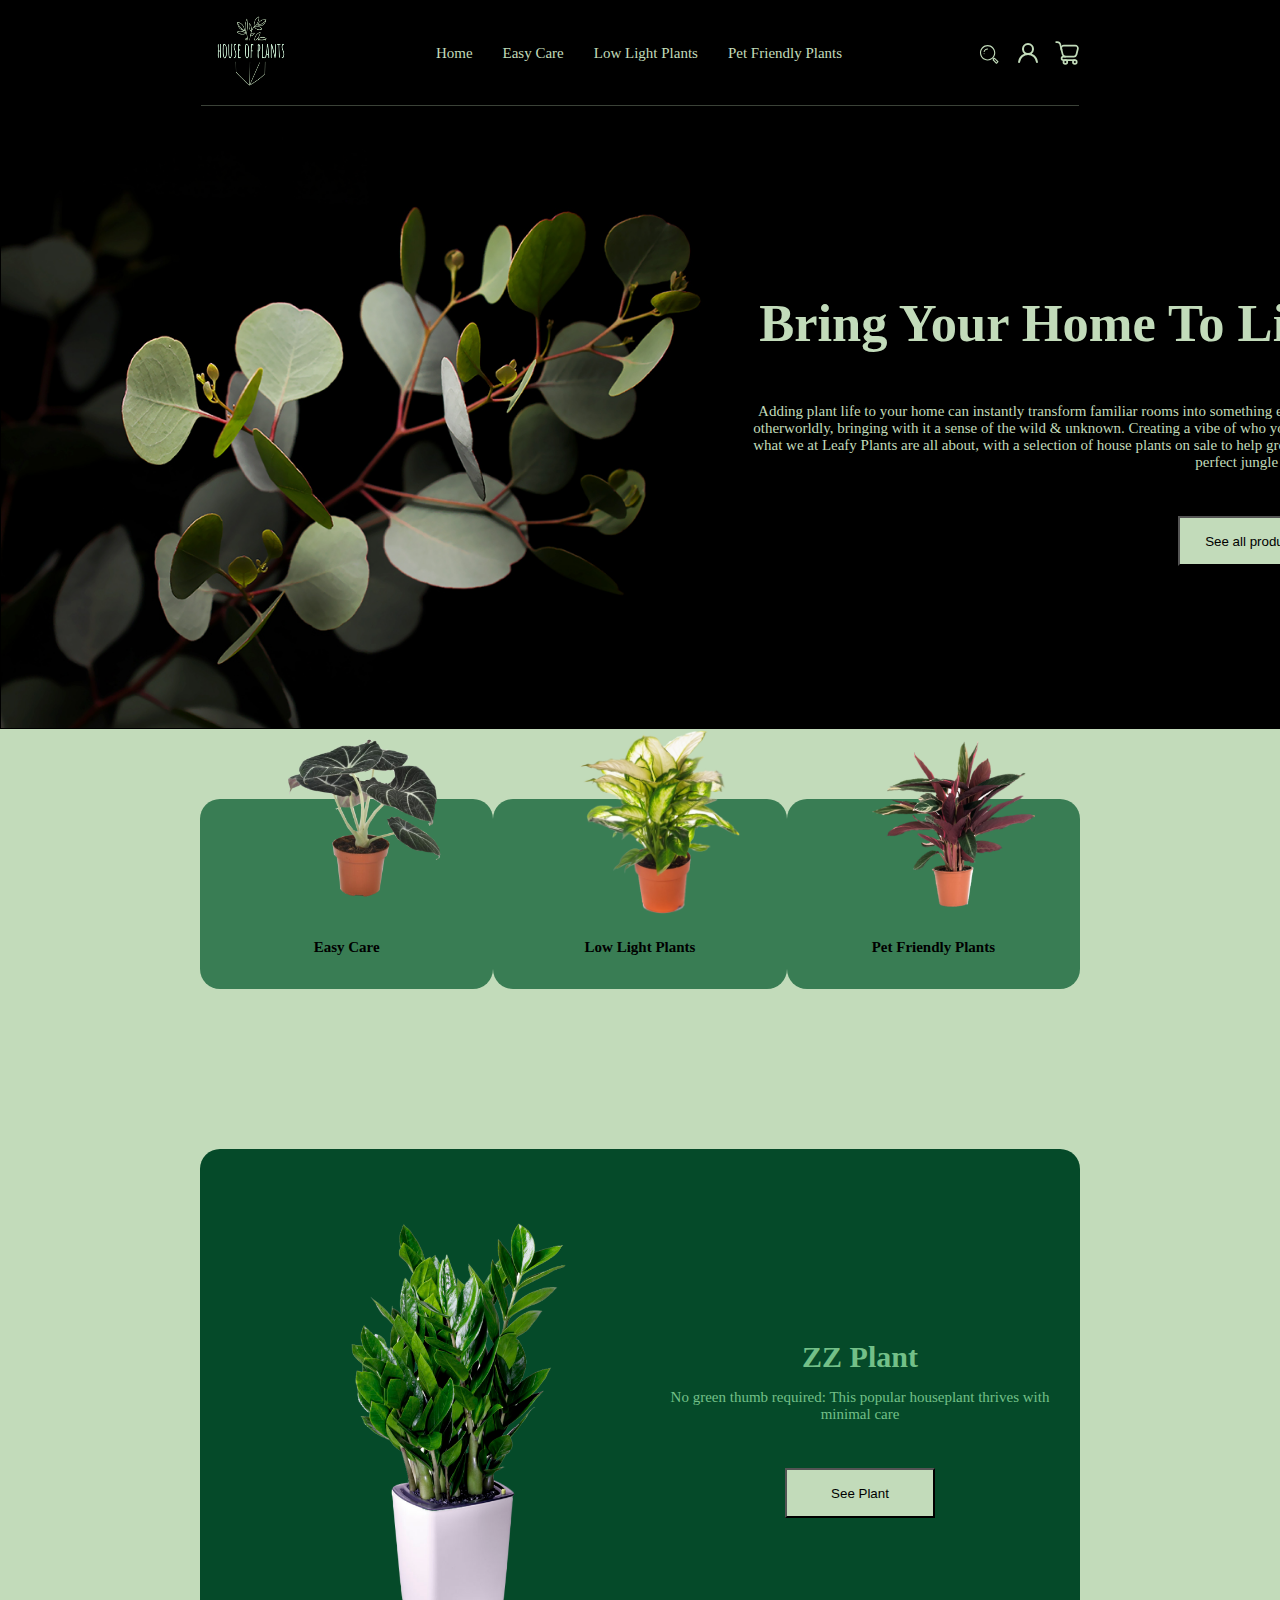
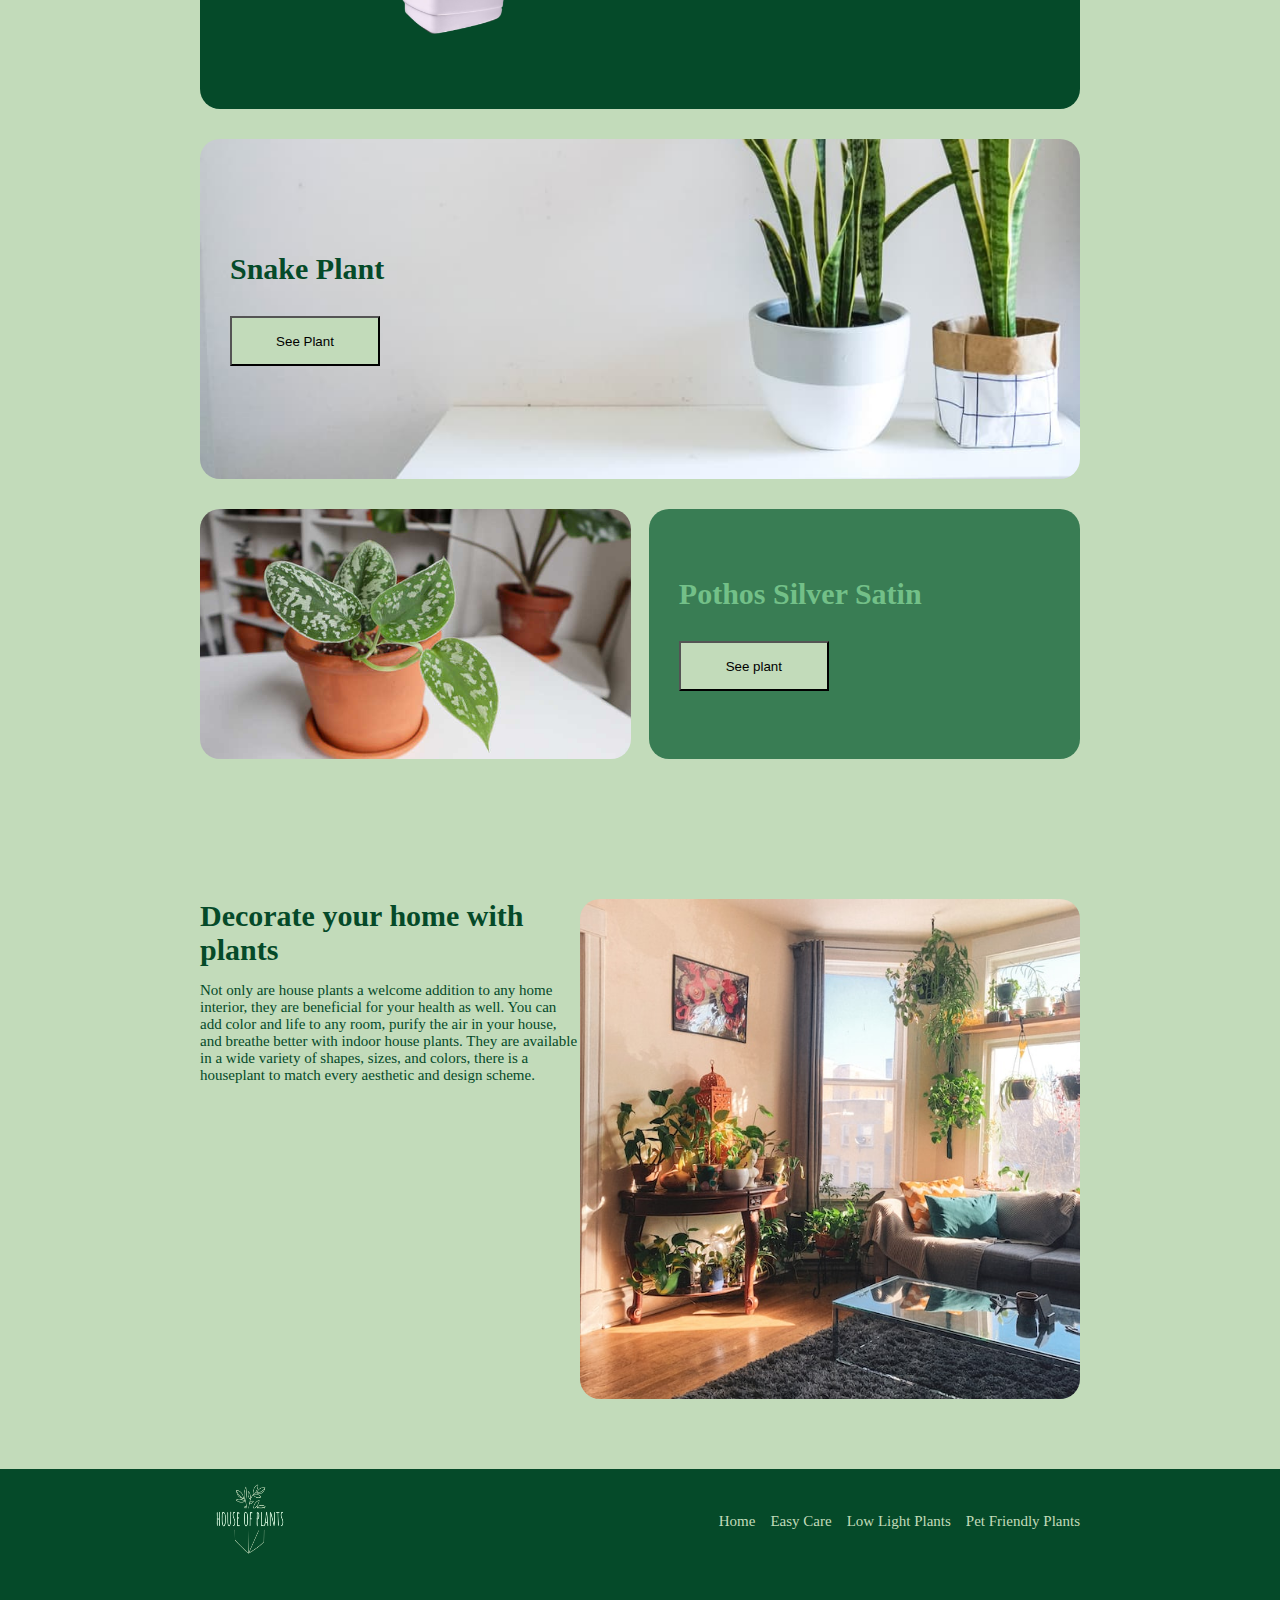
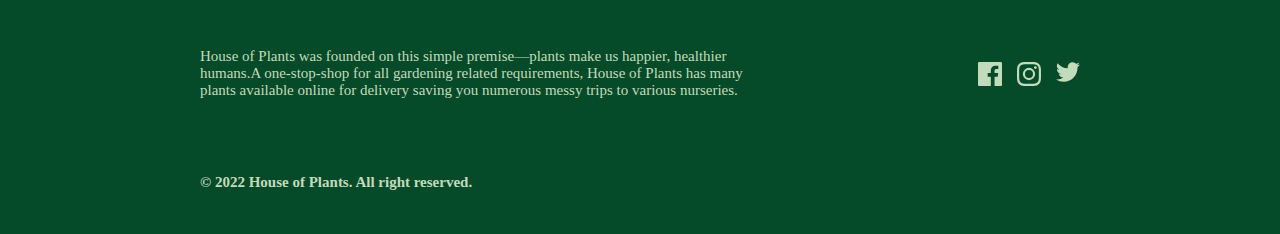
==== index.html @ 2bbb45f2 "files for products page created" ====
<!DOCTYPE html>
<html lang="en">

<head>
    <meta charset="UTF-8">
    <meta http-equiv="X-UA-Compatible" content="IE=edge">
    <meta name="viewport" content="width=device-width, initial-scale=1.0">
    <title>House of Plants</title>
    <link rel="icon" type="image/png" sizes="32*32" href="/FINAL-PROJECT/images/icons/logo.png">
    <link href="./styles/desktop.css" rel="stylesheet" />
    <link href="./styles/tablet.css" rel="stylesheet" />
    <link href="./styles/mobile.css" rel="stylesheet" />
</head>

<body>
    <section class="hero">
        <div class="container">
            <header>
                <a href="#">
                    <img class="logo" src="images/icons/logo.png" alt="logo">
                </a>
                <a href="#" class="hamburger">
                    <img  src="./images/icons/icon-hamburger.svg" alt="Menu" />
                </a>
                <nav>
                    <ul>
                        <li>Home</li>
                        <li>Easy Care</li>
                        <li>Low Light Plants</li>
                        <li>Pet Friendly Plants</li>

                    </ul>
                </nav>
                <div class="shop">
                    <svg xmlns="http://www.w3.org/2000/svg" xmlns:xlink="http://www.w3.org/1999/xlink"
                        viewBox="0 0 24 24" width="24px" height="24px">
                        <g id="surface25410963">
                            <path
                                style=" stroke:none;fill-rule:nonzero;fill:rgb(76.078433%,85.882354%,72.941178%);fill-opacity:1;"
                                d="M 10.613281 4.050781 C 6.394531 4.050781 2.960938 7.519531 2.960938 11.773438 C 2.960938 16.050781 6.394531 19.5 10.613281 19.5 C 12.542969 19.5 14.304688 18.769531 15.65625 17.570312 L 16.085938 18 L 15.695312 18.414062 C 15.46875 18.636719 15.46875 18.992188 15.695312 19.21875 L 19.070312 22.632812 C 19.179688 22.742188 19.3125 22.800781 19.460938 22.800781 C 19.613281 22.800781 19.761719 22.742188 19.855469 22.632812 L 21.355469 21.113281 C 21.5625 20.886719 21.5625 20.53125 21.335938 20.324219 L 17.960938 16.914062 C 17.851562 16.800781 17.71875 16.742188 17.570312 16.742188 C 17.417969 16.742188 17.269531 16.800781 17.175781 16.914062 L 16.78125 17.324219 L 16.351562 16.875 C 17.53125 15.507812 18.261719 13.726562 18.261719 11.773438 C 18.261719 7.519531 14.832031 4.050781 10.613281 4.050781 Z M 10.613281 5.195312 C 14.210938 5.195312 17.136719 8.15625 17.136719 11.792969 C 17.136719 15.429688 14.210938 18.375 10.613281 18.375 C 7.011719 18.375 4.085938 15.429688 4.085938 11.792969 C 4.085938 8.15625 7.011719 5.195312 10.613281 5.195312 Z M 10.632812 7.539062 C 8.851562 7.539062 7.257812 8.679688 6.65625 10.367188 C 6.5625 10.613281 6.695312 10.914062 6.957031 10.988281 C 7.011719 11.007812 7.070312 11.023438 7.125 11.023438 C 7.332031 11.023438 7.519531 10.894531 7.59375 10.6875 C 8.042969 9.394531 9.28125 8.511719 10.632812 8.511719 C 10.894531 8.511719 11.117188 8.289062 11.117188 8.023438 C 11.117188 7.761719 10.894531 7.539062 10.632812 7.539062 Z M 7.070312 12.167969 C 6.804688 12.167969 6.582031 12.375 6.582031 12.65625 L 6.582031 12.730469 C 6.601562 12.992188 6.804688 13.21875 7.085938 13.21875 C 7.351562 13.21875 7.574219 12.992188 7.574219 12.730469 L 7.574219 12.675781 C 7.574219 12.394531 7.367188 12.167969 7.085938 12.167969 Z M 17.585938 18.113281 L 20.175781 20.738281 L 19.460938 21.449219 L 16.875 18.824219 Z M 17.585938 18.113281 " />
                        </g>
                    </svg>
                    <svg xmlns="http://www.w3.org/2000/svg" xmlns:xlink="http://www.w3.org/1999/xlink" width="24px"
                        height="24px">

                        <path fill="#c2dbba"
                            d="M15.71,12.71a6,6,0,1,0-7.42,0,10,10,0,0,0-6.22,8.18,1,1,0,0,0,2,.22,8,8,0,0,1,15.9,0,1,1,0,0,0,1,.89h.11a1,1,0,0,0,.88-1.1A10,10,0,0,0,15.71,12.71ZM12,12a4,4,0,1,1,4-4A4,4,0,0,1,12,12Z"
                            class="color000 svgShape" />

                    </svg>
                    <svg xmlns="http://www.w3.org/2000/svg" xmlns:xlink="http://www.w3.org/1999/xlink" width="24px"
                        height="24px"><svg xmlns="http://www.w3.org/2000/svg" width="24px" height="24px"
                            data-name="Layer 2" viewBox="0 0 35 35">
                            <path fill="#c2dbba"
                                d="M27.47,23.93H14.92A5.09,5.09,0,0,1,10,20L8,11.87a5.11,5.11,0,0,1,5-6.32h16.5a5.11,5.11,0,0,1,5,6.32l-2,8.15A5.1,5.1,0,0,1,27.47,23.93ZM12.94,8.05a2.62,2.62,0,0,0-2.54,3.23l2,8.15a2.6,2.6,0,0,0,2.54,2H27.47a2.6,2.6,0,0,0,2.54-2l2-8.15a2.61,2.61,0,0,0-2.54-3.23Z"
                                class="color000 svgShape" />
                            <path fill="#c2dbba"
                                d="M9.46 14a1.25 1.25 0 0 1-1.21-1L6.46 5.23A3.21 3.21 0 0 0 3.32 2.75H1.69a1.25 1.25 0 0 1 0-2.5H3.32A5.71 5.71 0 0 1 8.9 4.66l1.78 7.77a1.24 1.24 0 0 1-.93 1.5A1.43 1.43 0 0 1 9.46 14zM15.11 34.75a4 4 0 1 1 4-4A4 4 0 0 1 15.11 34.75zm0-5.54a1.52 1.52 0 1 0 1.52 1.52A1.52 1.52 0 0 0 15.11 29.21zM28.93 34.75a4 4 0 1 1 4-4A4 4 0 0 1 28.93 34.75zm0-5.54a1.52 1.52 0 1 0 1.53 1.52A1.52 1.52 0 0 0 28.93 29.21z"
                                class="color000 svgShape" />
                            <path fill="#c2dbba"
                                d="M28.93,29.21H12.27a3.89,3.89,0,1,1,0-7.78h2.65a1.25,1.25,0,1,1,0,2.5H12.27a1.39,1.39,0,1,0,0,2.78H28.93a1.25,1.25,0,0,1,0,2.5Z"
                                class="color000 svgShape" />
                        </svg></svg>

                </div>
            </header>
            <div class="text">
                <h1>Bring Your Home To Life</h1>

                <p>Adding plant life to your home can instantly transform familiar rooms into something exotic &
                    otherworldly, bringing with it a sense of the wild & unknown. Creating a vibe of who you are is what
                    we at Leafy Plants are all about, with a selection of house plants on sale to help grow your perfect
                    jungle display.</p>
                <button >See all products</button>
            </div>
        </div>
    </section>
    <section class="hero-categories">
        <div class="categories">
            <div class="category">
                <img src="/images/images for categories/alocacia first category.png" alt="">
                <h4>Easy Care</h4>
            </div>
            <div class="category">
                <img src="/images/images for categories/Calathea second category.png" alt="">
                <h4>Low Light Plants</h4>
            </div>
            <div class="category">
                <img src="/images/images for categories/pngegg.png" alt="">
                <h4>Pet Friendly Plants</h4>
            </div>
        </div>
    </section>
    <section class="products">
        <div class="zzplant">
            <img src="/images/product 2 zz plant/pngwing.com.png" alt="">
            <div class="zzplant-description">
                <h3>ZZ Plant</h3>
                <p>No green thumb required: This popular houseplant thrives with minimal care</p>
                <button>See Plant</button>
            </div>
        </div>
        <div class="snake-plant">
            <h3>Snake Plant</h3>
            <button>See Plant</button>
        </div>
        <div class="pothos">
            <div class="pothos-background">

            </div>
            <div class="pothos-description">
                <h3>Pothos Silver Satin</h3>
                <button>See plant</button>
            </div>

        </div>
    </section>
    <section class="shop-description">
        <div class="description">
            <h3>Decorate your home with plants</h3>
            <p>Not only are house plants a welcome addition to any home interior, they are beneficial for your health as
                well. You can add color and life to any room, purify the air in your house, and breathe better with
                indoor house plants. They are available in a wide variety of shapes, sizes, and colors, there is a
                houseplant to match every aesthetic and design scheme.</p>
        </div>
        <img src="/images/shop-description.jpg" alt="">
    </section>
    <footer>
        <div class="nav-footer">
            <a href="#">
                <img class="logo" src="images/icons/footer-logo.png" alt="logo">
            </a>

            <nav>
                <ul>
                    <li>Home</li>
                    <li>Easy Care</li>
                    <li>Low Light Plants</li>
                    <li>Pet Friendly Plants</li>

                </ul>
            </nav>
        </div>
        <section class="final-description">
            <p>House of Plants was founded on this simple premise—plants make us happier, healthier humans.A
                one-stop-shop for all gardening related requirements, House of Plants has many plants available online
                for delivery saving you numerous messy trips to various nurseries.</p>
            <div class="social">
                <svg xmlns="http://www.w3.org/2000/svg" width="24" height="24">
                    <path
                        d="M22.675 0H1.325C.593 0 0 .593 0 1.325v21.351C0 23.407.593 24 1.325 24H12.82v-9.294H9.692v-3.622h3.128V8.413c0-3.1 1.893-4.788 4.659-4.788 1.325 0 2.463.099 2.795.143v3.24l-1.918.001c-1.504 0-1.795.715-1.795 1.763v2.313h3.587l-.467 3.622h-3.12V24h6.116c.73 0 1.323-.593 1.323-1.325V1.325C24 .593 23.407 0 22.675 0z"
                        fill="#C2DBBAff" fill-rule="nonzero" />
                </svg>
                <svg xmlns="http://www.w3.org/2000/svg" width="24" height="24">
                    <path
                        d="M12 2.163c3.204 0 3.584.012 4.85.07 3.252.148 4.771 1.691 4.919 4.919.058 1.265.069 1.645.069 4.849 0 3.205-.012 3.584-.069 4.849-.149 3.225-1.664 4.771-4.919 4.919-1.266.058-1.644.07-4.85.07-3.204 0-3.584-.012-4.849-.07-3.26-.149-4.771-1.699-4.919-4.92-.058-1.265-.07-1.644-.07-4.849 0-3.204.013-3.583.07-4.849.149-3.227 1.664-4.771 4.919-4.919 1.266-.057 1.645-.069 4.849-.069zM12 0C8.741 0 8.333.014 7.053.072 2.695.272.273 2.69.073 7.052.014 8.333 0 8.741 0 12c0 3.259.014 3.668.072 4.948.2 4.358 2.618 6.78 6.98 6.98C8.333 23.986 8.741 24 12 24c3.259 0 3.668-.014 4.948-.072 4.354-.2 6.782-2.618 6.979-6.98.059-1.28.073-1.689.073-4.948 0-3.259-.014-3.667-.072-4.947-.196-4.354-2.617-6.78-6.979-6.98C15.668.014 15.259 0 12 0zm0 5.838a6.162 6.162 0 100 12.324 6.162 6.162 0 000-12.324zM12 16a4 4 0 110-8 4 4 0 010 8zm6.406-11.845a1.44 1.44 0 100 2.881 1.44 1.44 0 000-2.881z"
                        fill="#C2DBBAff" fill-rule="nonzero" />
                </svg>
                <svg xmlns="http://www.w3.org/2000/svg" width="24" height="20">
                    <path
                        d="M24 2.557a9.83 9.83 0 01-2.828.775A4.932 4.932 0 0023.337.608a9.864 9.864 0 01-3.127 1.195A4.916 4.916 0 0016.616.248c-3.179 0-5.515 2.966-4.797 6.045A13.978 13.978 0 011.671 1.149a4.93 4.93 0 001.523 6.574 4.903 4.903 0 01-2.229-.616c-.054 2.281 1.581 4.415 3.949 4.89a4.935 4.935 0 01-2.224.084 4.928 4.928 0 004.6 3.419A9.9 9.9 0 010 17.54a13.94 13.94 0 007.548 2.212c9.142 0 14.307-7.721 13.995-14.646A10.025 10.025 0 0024 2.557z"
                        fill="#C2DBBAff" fill-rule="nonzero" />
                </svg>
            </div>

        </section>
        <p class="copyright"> <strong>© 2022 House of Plants. All right reserved.</strong></p>

    </footer>


</body>

</html>
---- styles/desktop.css ----
* {
  box-sizing: border-box;
}

body {
  margin: 0;
}

html {
  font-size: 15px;
}

h1 {
  font-size: 3.5rem;
}

h2 {
  font-size: 2.5rem;
}

h3 {
  font-size: 2rem;
  margin: 0;
}

p {
  font-size: 1rem;
}

.hero {
  border: 1px solid black;
  width: 100%;
  height: 729px;
  background-color: black;
  background-image: url(/images/hero\ image1.jpg);
  background-size: cover;
  background-repeat: no-repeat;
  background-size: auto 600px;
  padding-left: 0px;
  background-position-x: 0%;
  background-position-y: 100%;
  color: #c2dbba;
}
.hero .container {
  position: relative;
  padding: 0 200px;
}
.hero .container header {
  display: flex;
  align-items: center;
  justify-content: space-between;
  border-bottom: 1px solid rgba(194, 219, 186, 0.3);
}
.hero .container header .logo {
  width: 100px;
  height: 100px;
}
.hero .container header .hamburger {
  display: none;
}
.hero .container header nav {
  display: block;
}
.hero .container header nav ul {
  list-style: none;
  display: flex;
  gap: 30px;
  justify-content: space-between;
  padding: 0;
}
.hero .container header .shop {
  display: flex;
  gap: 15px;
}
.hero .container .text {
  display: flex;
  flex-direction: column;
  width: 600px;
  height: 400px;
  transform: translateX(527px) translateY(152px);
  text-align: right;
  align-items: flex-end;
}
.hero .container .text button {
  width: 150px;
  height: 50px;
  margin-top: 30px;
  background-color: #c2dbba;
}

.hero-categories {
  width: 100%;
  height: 350px;
  padding: 70px 200px;
  background-color: #c2dbba;
}
.hero-categories .categories {
  display: flex;
  justify-content: space-between;
}
.hero-categories .categories .category {
  position: relative;
  width: 340px;
  height: 190px;
  background-color: #397D54;
  border-radius: 20px;
  text-align: center;
}
.hero-categories .categories .category img {
  position: absolute;
  left: 25%;
  top: -70px;
  height: auto;
  width: 185px;
}
.hero-categories .categories .category h4 {
  padding-top: 120px;
}

.products {
  width: 100%;
  background-color: #c2dbba;
  padding: 70px 200px;
}
.products .zzplant {
  display: flex;
  justify-content: space-between;
  background-color: #054A29;
  height: 560px;
  padding: 60px 30px;
  border-radius: 20px;
  margin-bottom: 30px;
}
.products .zzplant img {
  width: 500px;
  height: auto;
}
.products .zzplant .zzplant-description {
  text-align: center;
  align-content: center;
  color: #73C088;
}
.products .zzplant .zzplant-description button {
  width: 150px;
  height: 50px;
  margin-top: 30px;
  background-color: #c2dbba;
}
.products .snake-plant {
  background-image: url("/images/test.jpg");
  background-size: cover;
  background-position-y: 100%;
  height: 340px;
  border-radius: 20px;
  display: flex;
  flex-direction: column;
  justify-content: center;
  align-items: flex-start;
  padding: 30px;
  color: #054A29;
  margin-bottom: 30px;
}
.products .snake-plant button {
  width: 150px;
  height: 50px;
  margin-top: 30px;
  background-color: #c2dbba;
}
.products .pothos {
  height: 250px;
  display: flex;
  justify-content: space-between;
  border-radius: 20px;
  background-color: #c2dbba;
}
.products .pothos .pothos-background {
  background-image: url("/images/pothos-background.jpg");
  background-size: cover;
  border-radius: 20px;
  width: 49%;
}
.products .pothos .pothos-description {
  display: flex;
  flex-direction: column;
  justify-content: center;
  align-items: flex-start;
  width: 49%;
  color: #73C088;
  background-color: #397D54;
  border-radius: 20px;
  padding: 30px;
}
.products .pothos button {
  width: 150px;
  height: 50px;
  margin-top: 30px;
  background-color: #c2dbba;
}

.shop-description {
  background-color: #c2dbba;
  padding: 70px 200px;
  display: flex;
  color: #054A29;
}
.shop-description .description {
  display: flex;
  flex-direction: column;
  justify-content: flex-start;
  align-items: flex-start;
}
.shop-description img {
  border-radius: 20px;
  width: 500px;
}

footer {
  width: 100%;
  background-color: #054A29;
  height: 365px;
  padding: 0 200px;
  color: #c2dbba;
}
footer .nav-footer {
  display: flex;
  align-items: center;
  justify-content: space-between;
}
footer .nav-footer .logo {
  width: 100px;
  height: 100px;
}
footer .nav-footer nav {
  display: block;
}
footer .nav-footer nav ul {
  list-style: none;
  display: flex;
  gap: 15px;
}
footer .final-description {
  display: flex;
  justify-content: space-between;
  text-align: center;
  align-items: center;
  margin: 60px 0;
}
footer .final-description p {
  width: 560px;
  text-align: left;
}
footer .final-description .social {
  display: flex;
  gap: 15px;
}/*# sourceMappingURL=desktop.css.map */
---- styles/tablet.css ----
/*# sourceMappingURL=tablet.css.map */
---- styles/mobile.css ----
/*# sourceMappingURL=mobile.css.map */
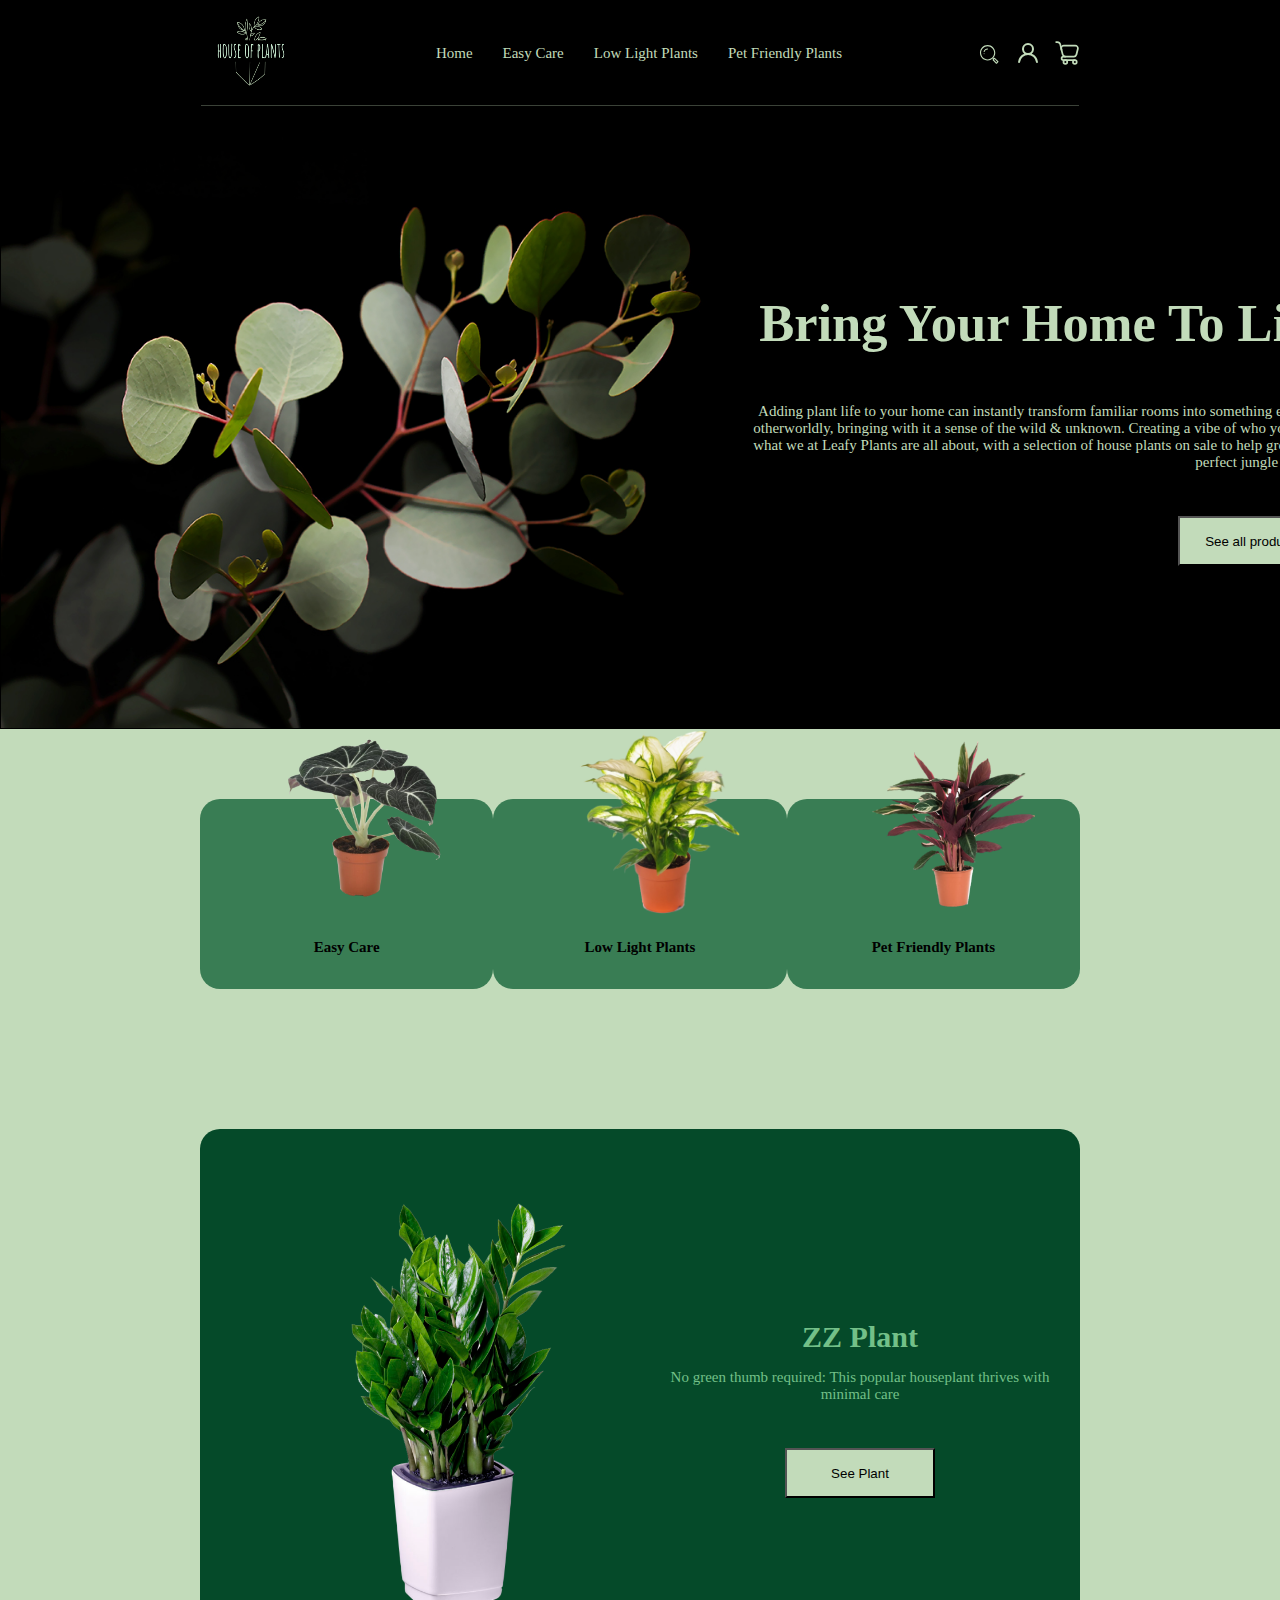
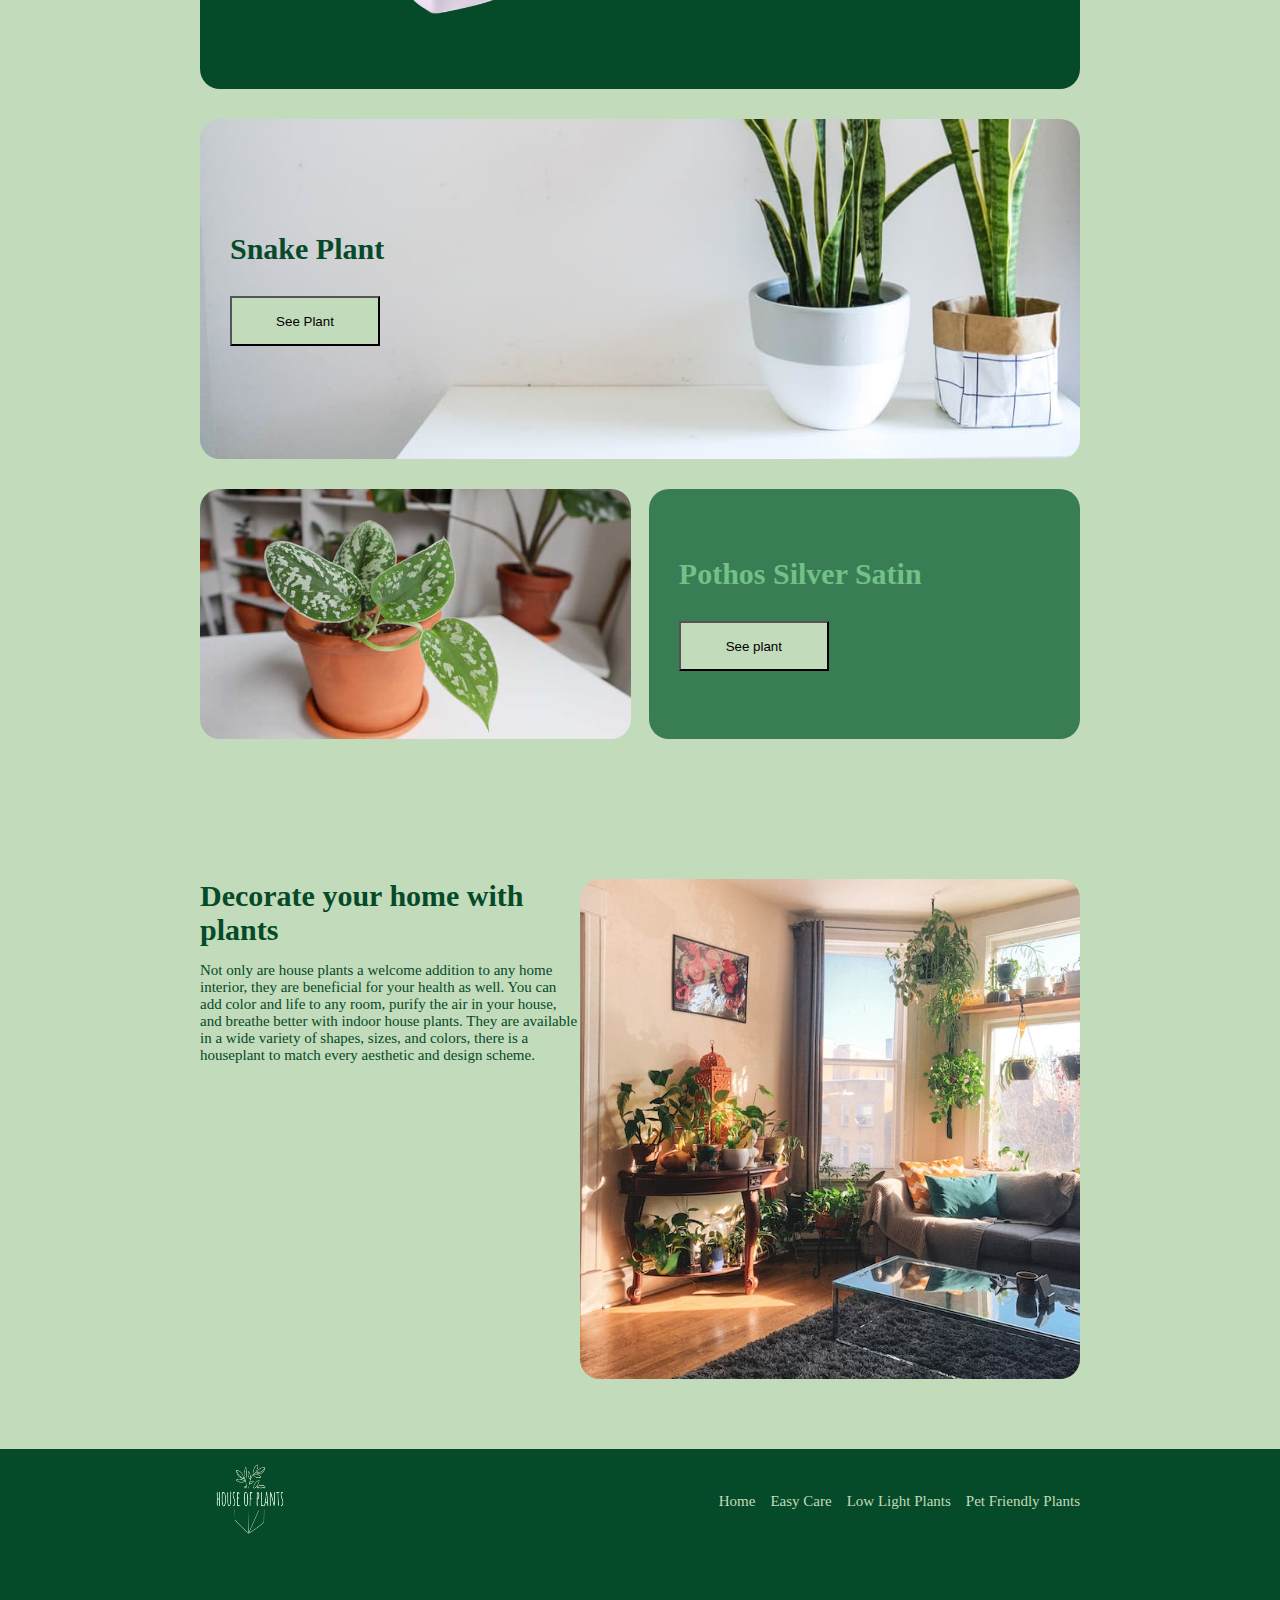
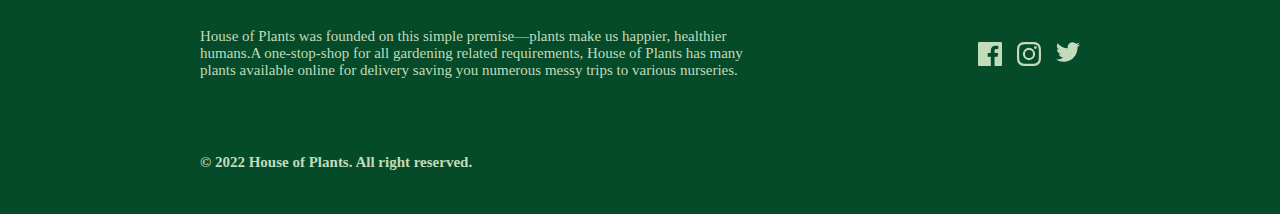
==== commit ced2aac8: "product page to be updated" ====
--- a/index.html
+++ b/index.html
@@ -24,7 +24,7 @@
                 </a>
                 <nav>
                     <ul>
-                        <li>Home</li>
+                        <li><a href="/index.html" >Home</a></li>
                         <li>Easy Care</li>
                         <li>Low Light Plants</li>
                         <li>Pet Friendly Plants</li>
@@ -71,7 +71,9 @@
                     otherworldly, bringing with it a sense of the wild & unknown. Creating a vibe of who you are is what
                     we at Leafy Plants are all about, with a selection of house plants on sale to help grow your perfect
                     jungle display.</p>
-                <button >See all products</button>
+                    <a href="/products.html"><button >See all products</button></a>
+                
+                    
             </div>
         </div>
     </section>
@@ -97,7 +99,7 @@
             <div class="zzplant-description">
                 <h3>ZZ Plant</h3>
                 <p>No green thumb required: This popular houseplant thrives with minimal care</p>
-                <button>See Plant</button>
+                <a href="/product.html"><button>See Plant</button></a>
             </div>
         </div>
         <div class="snake-plant">
--- a/styles/desktop.css
+++ b/styles/desktop.css
@@ -68,6 +68,13 @@
   justify-content: space-between;
   padding: 0;
 }
+.hero .container header nav ul li a {
+  color: #c2dbba;
+  text-decoration: none;
+}
+.hero .container header nav ul li a:active, .hero .container header nav ul li a:visited {
+  color: #c2dbba;
+}
 .hero .container header .shop {
   display: flex;
   gap: 15px;
@@ -90,7 +97,6 @@
 
 .hero-categories {
   width: 100%;
-  height: 350px;
   padding: 70px 200px;
   background-color: #c2dbba;
 }
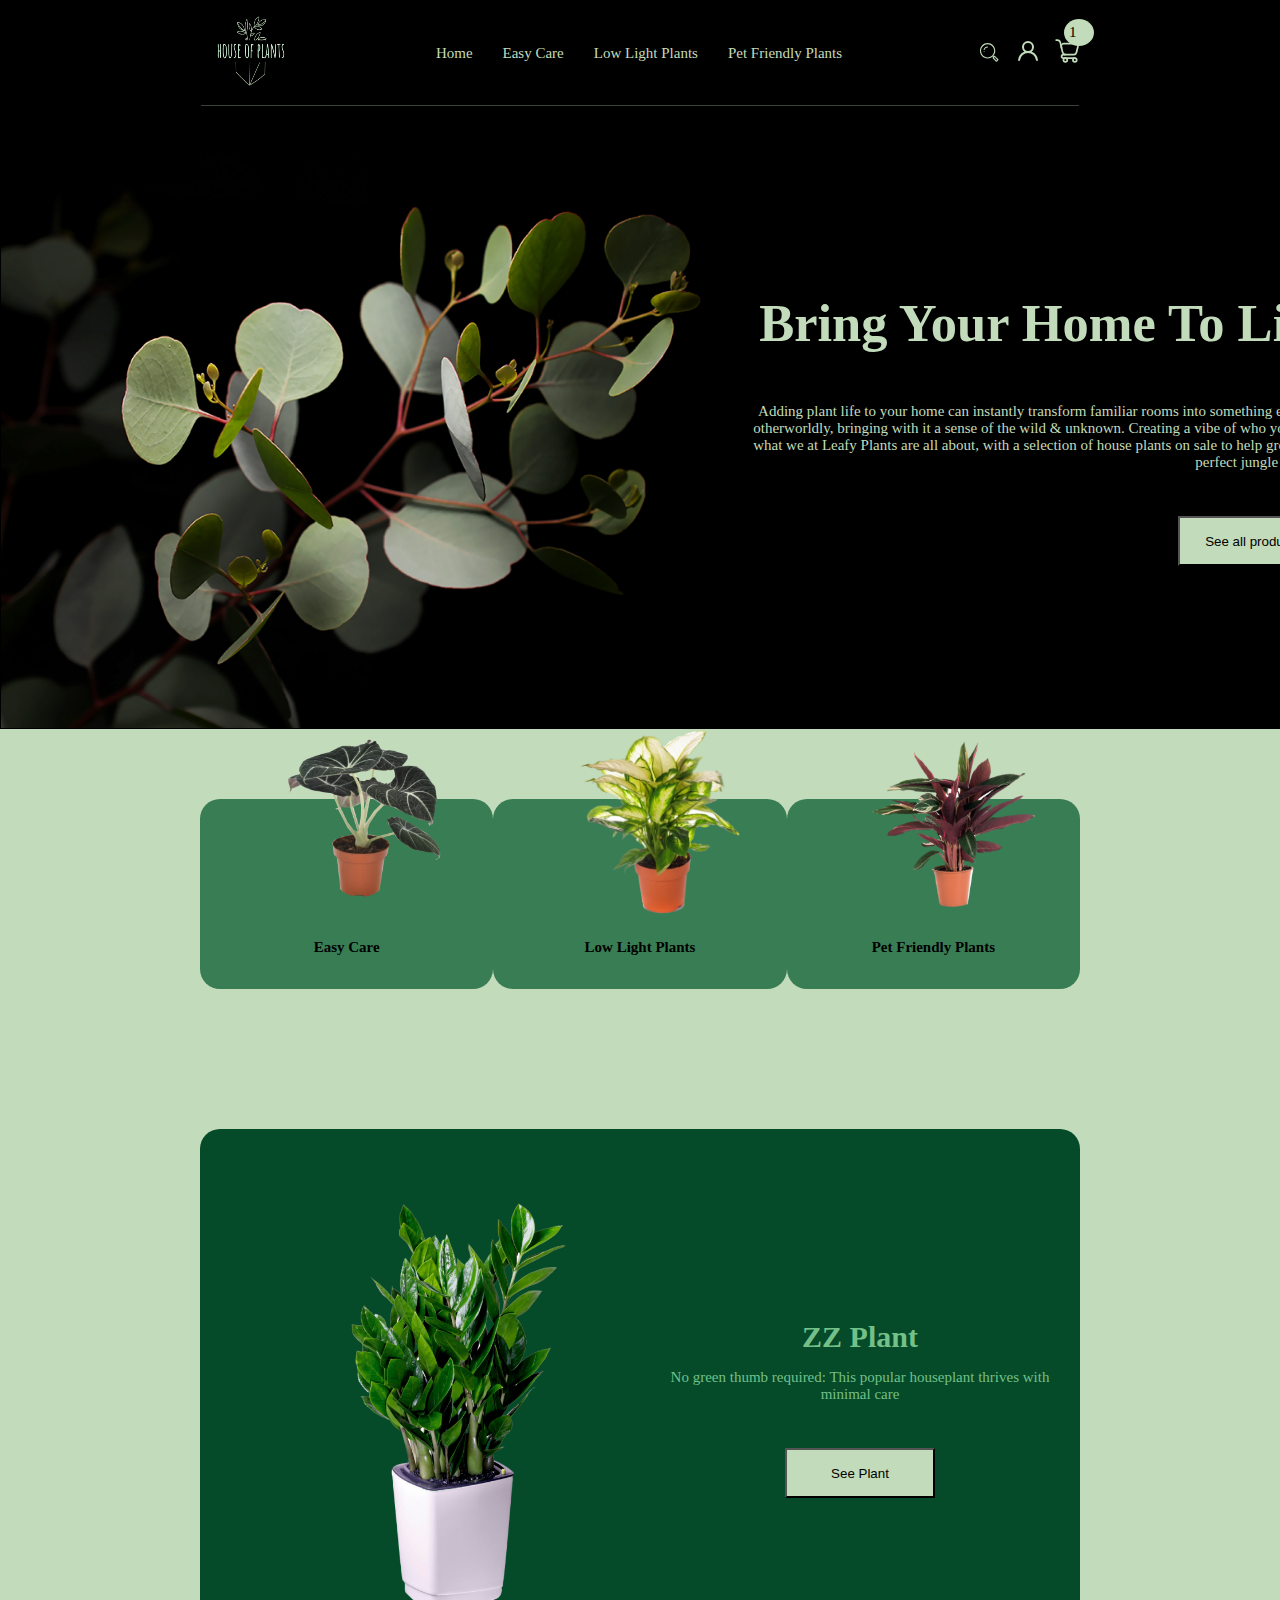
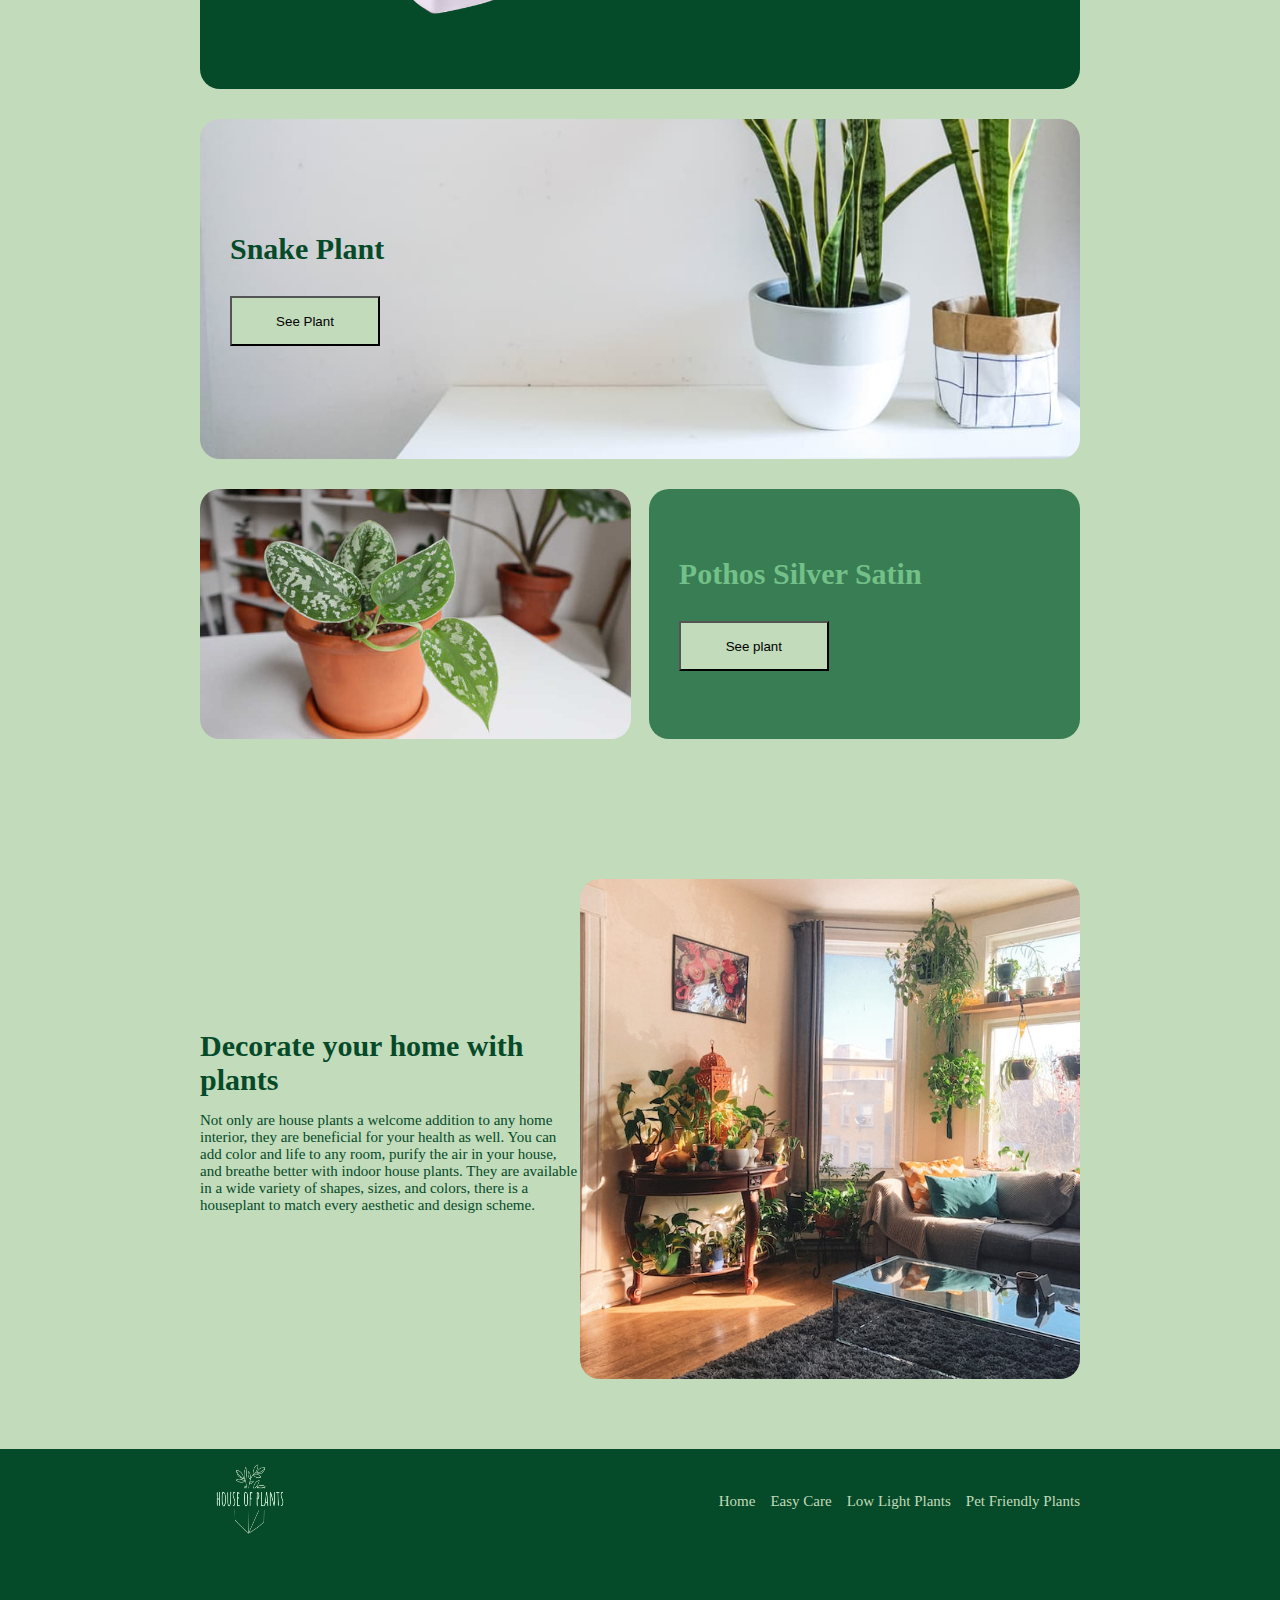
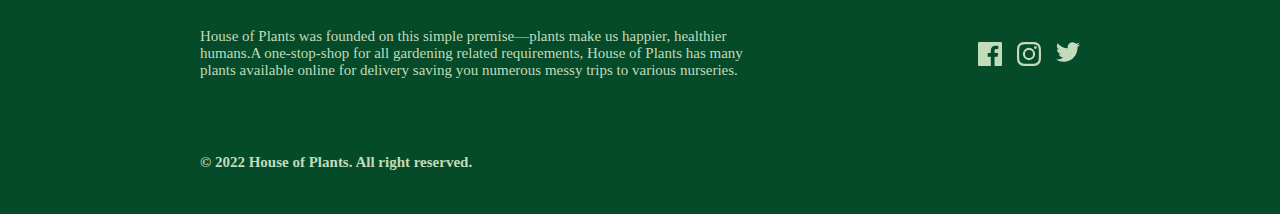
==== commit 4d4c2ad3: "shopping cart in progress" ====
--- a/index.html
+++ b/index.html
@@ -10,6 +10,7 @@
     <link href="./styles/desktop.css" rel="stylesheet" />
     <link href="./styles/tablet.css" rel="stylesheet" />
     <link href="./styles/mobile.css" rel="stylesheet" />
+    <script async src="./javascript/common.js"></script>
 </head>
 
 <body>
@@ -48,21 +49,22 @@
                             class="color000 svgShape" />
 
                     </svg>
-                    <svg xmlns="http://www.w3.org/2000/svg" xmlns:xlink="http://www.w3.org/1999/xlink" width="24px"
-                        height="24px"><svg xmlns="http://www.w3.org/2000/svg" width="24px" height="24px"
-                            data-name="Layer 2" viewBox="0 0 35 35">
-                            <path fill="#c2dbba"
-                                d="M27.47,23.93H14.92A5.09,5.09,0,0,1,10,20L8,11.87a5.11,5.11,0,0,1,5-6.32h16.5a5.11,5.11,0,0,1,5,6.32l-2,8.15A5.1,5.1,0,0,1,27.47,23.93ZM12.94,8.05a2.62,2.62,0,0,0-2.54,3.23l2,8.15a2.6,2.6,0,0,0,2.54,2H27.47a2.6,2.6,0,0,0,2.54-2l2-8.15a2.61,2.61,0,0,0-2.54-3.23Z"
-                                class="color000 svgShape" />
-                            <path fill="#c2dbba"
-                                d="M9.46 14a1.25 1.25 0 0 1-1.21-1L6.46 5.23A3.21 3.21 0 0 0 3.32 2.75H1.69a1.25 1.25 0 0 1 0-2.5H3.32A5.71 5.71 0 0 1 8.9 4.66l1.78 7.77a1.24 1.24 0 0 1-.93 1.5A1.43 1.43 0 0 1 9.46 14zM15.11 34.75a4 4 0 1 1 4-4A4 4 0 0 1 15.11 34.75zm0-5.54a1.52 1.52 0 1 0 1.52 1.52A1.52 1.52 0 0 0 15.11 29.21zM28.93 34.75a4 4 0 1 1 4-4A4 4 0 0 1 28.93 34.75zm0-5.54a1.52 1.52 0 1 0 1.53 1.52A1.52 1.52 0 0 0 28.93 29.21z"
-                                class="color000 svgShape" />
-                            <path fill="#c2dbba"
-                                d="M28.93,29.21H12.27a3.89,3.89,0,1,1,0-7.78h2.65a1.25,1.25,0,1,1,0,2.5H12.27a1.39,1.39,0,1,0,0,2.78H28.93a1.25,1.25,0,0,1,0,2.5Z"
-                                class="color000 svgShape" />
-                        </svg></svg>
-
-                </div>
+                    <div class="shopping-cart">
+                        <svg xmlns="http://www.w3.org/2000/svg" xmlns:xlink="http://www.w3.org/1999/xlink" width="24px"
+                            height="24px"><svg xmlns="http://www.w3.org/2000/svg" width="24px" height="24px"
+                                data-name="Layer 2" viewBox="0 0 35 35">
+                                <path fill="#c2dbba"
+                                    d="M27.47,23.93H14.92A5.09,5.09,0,0,1,10,20L8,11.87a5.11,5.11,0,0,1,5-6.32h16.5a5.11,5.11,0,0,1,5,6.32l-2,8.15A5.1,5.1,0,0,1,27.47,23.93ZM12.94,8.05a2.62,2.62,0,0,0-2.54,3.23l2,8.15a2.6,2.6,0,0,0,2.54,2H27.47a2.6,2.6,0,0,0,2.54-2l2-8.15a2.61,2.61,0,0,0-2.54-3.23Z"
+                                    class="color000 svgShape" />
+                                <path fill="#c2dbba"
+                                    d="M9.46 14a1.25 1.25 0 0 1-1.21-1L6.46 5.23A3.21 3.21 0 0 0 3.32 2.75H1.69a1.25 1.25 0 0 1 0-2.5H3.32A5.71 5.71 0 0 1 8.9 4.66l1.78 7.77a1.24 1.24 0 0 1-.93 1.5A1.43 1.43 0 0 1 9.46 14zM15.11 34.75a4 4 0 1 1 4-4A4 4 0 0 1 15.11 34.75zm0-5.54a1.52 1.52 0 1 0 1.52 1.52A1.52 1.52 0 0 0 15.11 29.21zM28.93 34.75a4 4 0 1 1 4-4A4 4 0 0 1 28.93 34.75zm0-5.54a1.52 1.52 0 1 0 1.53 1.52A1.52 1.52 0 0 0 28.93 29.21z"
+                                    class="color000 svgShape" />
+                                <path fill="#c2dbba"
+                                    d="M28.93,29.21H12.27a3.89,3.89,0,1,1,0-7.78h2.65a1.25,1.25,0,1,1,0,2.5H12.27a1.39,1.39,0,1,0,0,2.78H28.93a1.25,1.25,0,0,1,0,2.5Z"
+                                    class="color000 svgShape" />
+                            </svg></svg>
+                            <div class="item-count hide">1</div>
+                    </div>
             </header>
             <div class="text">
                 <h1>Bring Your Home To Life</h1>
--- a/styles/desktop.css
+++ b/styles/desktop.css
@@ -79,6 +79,19 @@
   display: flex;
   gap: 15px;
 }
+.hero .container header .shop .shopping-cart {
+  position: relative;
+}
+.hero .container header .shop .shopping-cart .item-count {
+  position: absolute;
+  color: black;
+  border-radius: 50%;
+  background-color: #c2dbba;
+  padding: 5px;
+  top: -20px;
+  right: -15px;
+  min-width: 30px;
+}
 .hero .container .text {
   display: flex;
   flex-direction: column;
@@ -208,6 +221,7 @@
   padding: 70px 200px;
   display: flex;
   color: #054A29;
+  align-items: center;
 }
 .shop-description .description {
   display: flex;
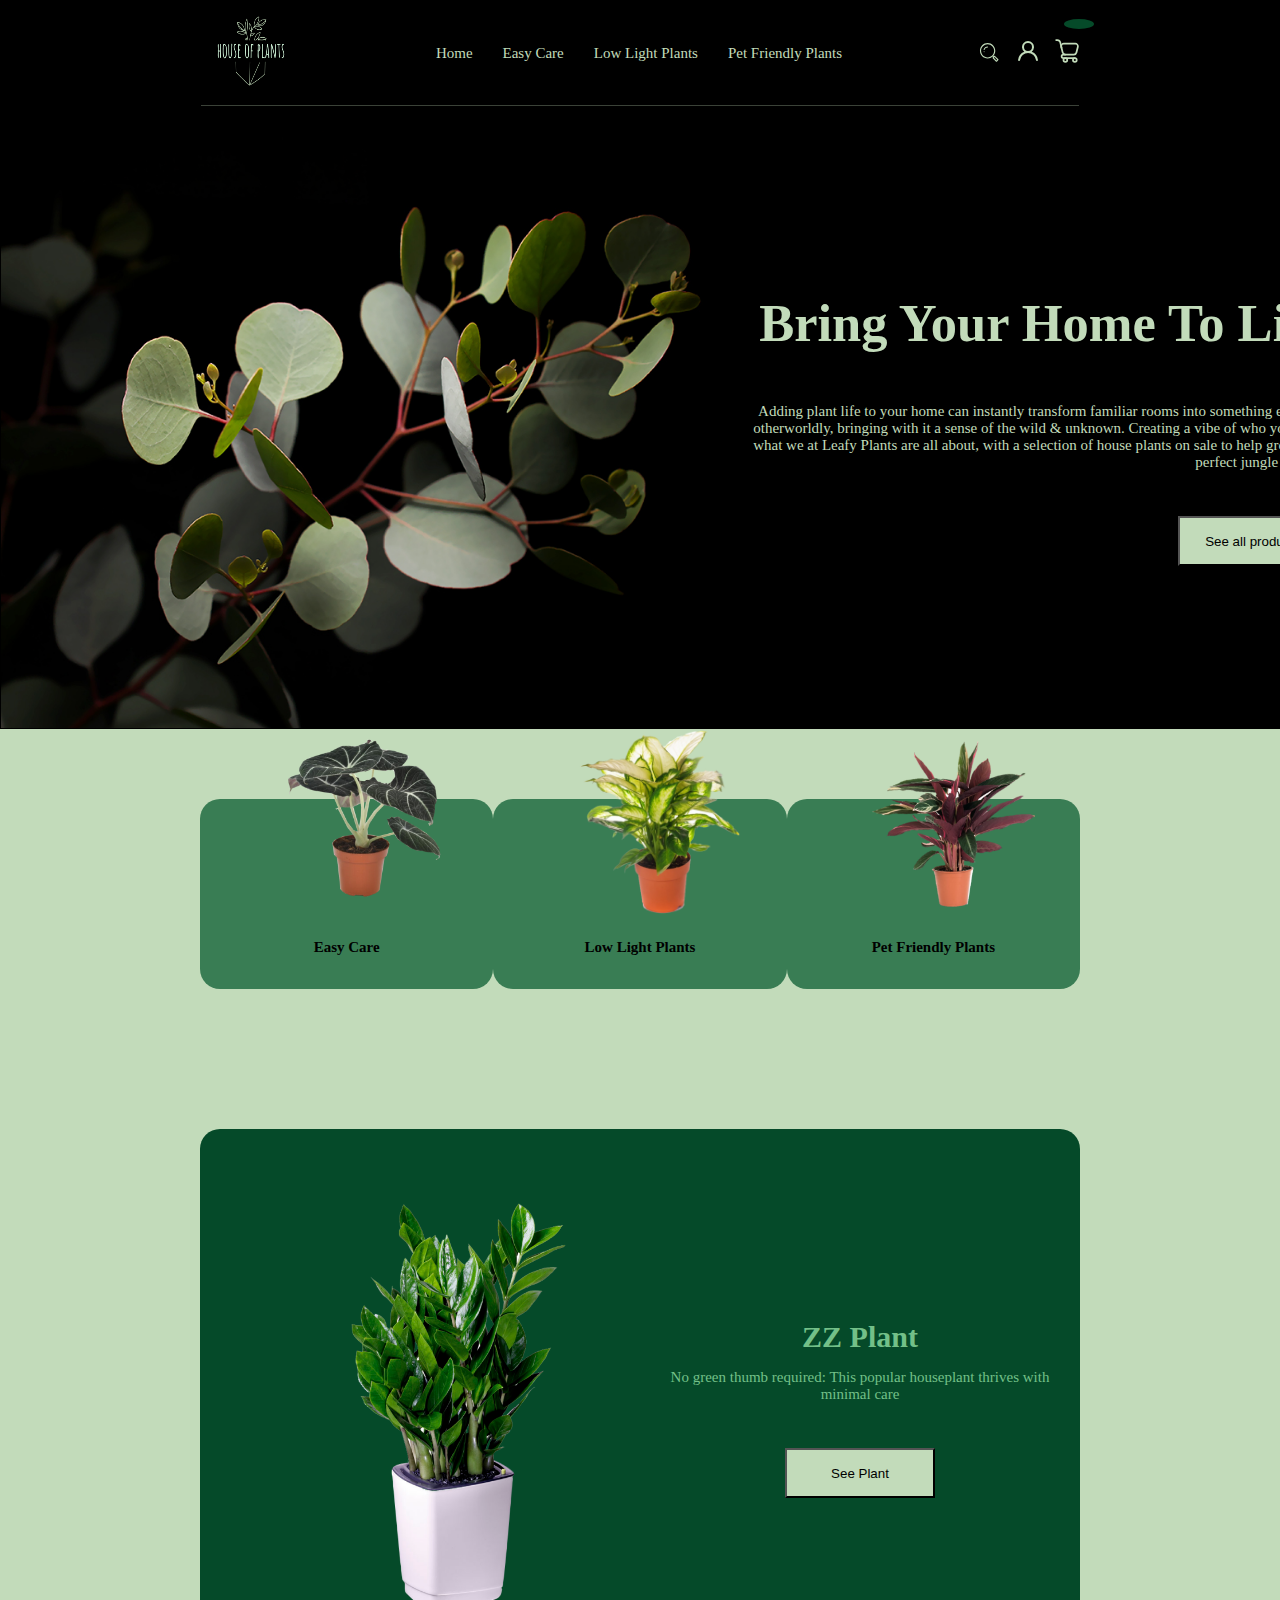
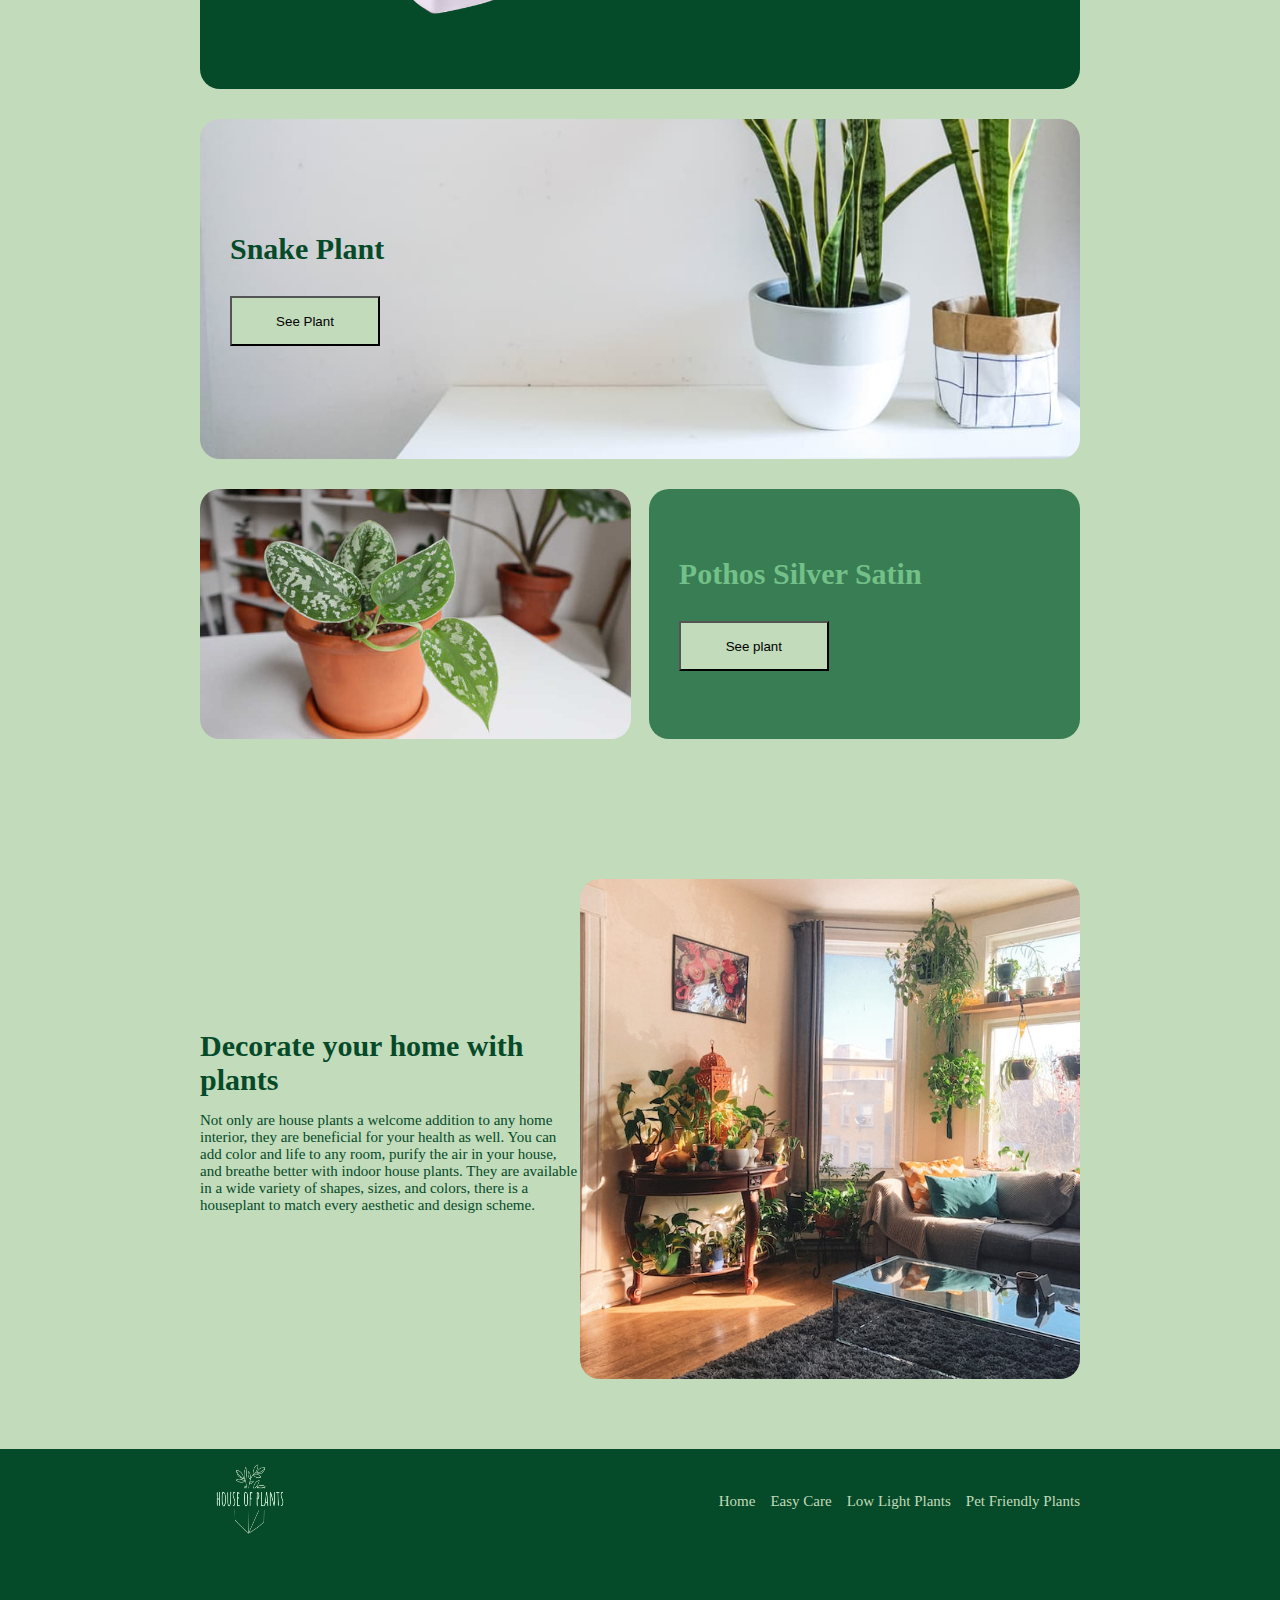
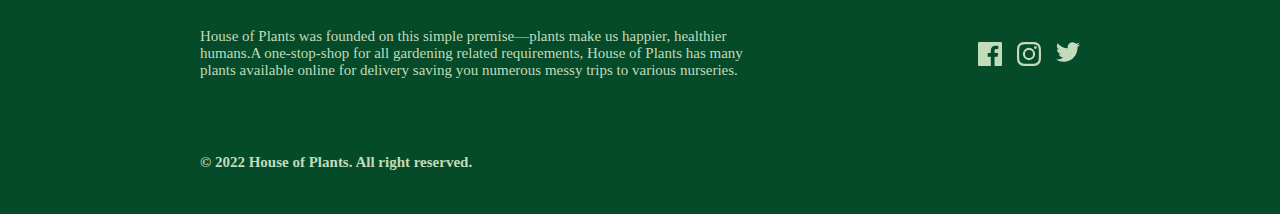
==== commit 4220677e: "cart container to be updated" ====
--- a/index.html
+++ b/index.html
@@ -10,7 +10,7 @@
     <link href="./styles/desktop.css" rel="stylesheet" />
     <link href="./styles/tablet.css" rel="stylesheet" />
     <link href="./styles/mobile.css" rel="stylesheet" />
-    <script async src="./javascript/common.js"></script>
+    <script async src="/javascript/common.js"></script>
 </head>
 
 <body>
@@ -63,8 +63,9 @@
                                     d="M28.93,29.21H12.27a3.89,3.89,0,1,1,0-7.78h2.65a1.25,1.25,0,1,1,0,2.5H12.27a1.39,1.39,0,1,0,0,2.78H28.93a1.25,1.25,0,0,1,0,2.5Z"
                                     class="color000 svgShape" />
                             </svg></svg>
-                            <div class="item-count hide">1</div>
+                            <div class="item-count hide">0</div>
                     </div>
+                    <div class="cart-container hide"></div>  
             </header>
             <div class="text">
                 <h1>Bring Your Home To Life</h1>
@@ -77,6 +78,7 @@
                 
                     
             </div>
+            
         </div>
     </section>
     <section class="hero-categories">
--- a/styles/desktop.css
+++ b/styles/desktop.css
@@ -86,11 +86,16 @@
   position: absolute;
   color: black;
   border-radius: 50%;
-  background-color: #c2dbba;
+  background-color: #054A29;
+  color: #c2dbba;
+  text-align: center;
   padding: 5px;
   top: -20px;
   right: -15px;
   min-width: 30px;
+}
+.hero .container header .shop .shopping-cart .item-count.hide {
+  display: none;
 }
 .hero .container .text {
   display: flex;
@@ -106,6 +111,18 @@
   height: 50px;
   margin-top: 30px;
   background-color: #c2dbba;
+}
+.hero .container .cart-container {
+  width: 300px;
+  height: 500px;
+  background-color: red;
+  position: absolute;
+  top: 105px;
+  right: 50px;
+  z-index: 1;
+}
+.hero .container .cart-container.hide {
+  display: none;
 }
 
 .hero-categories {
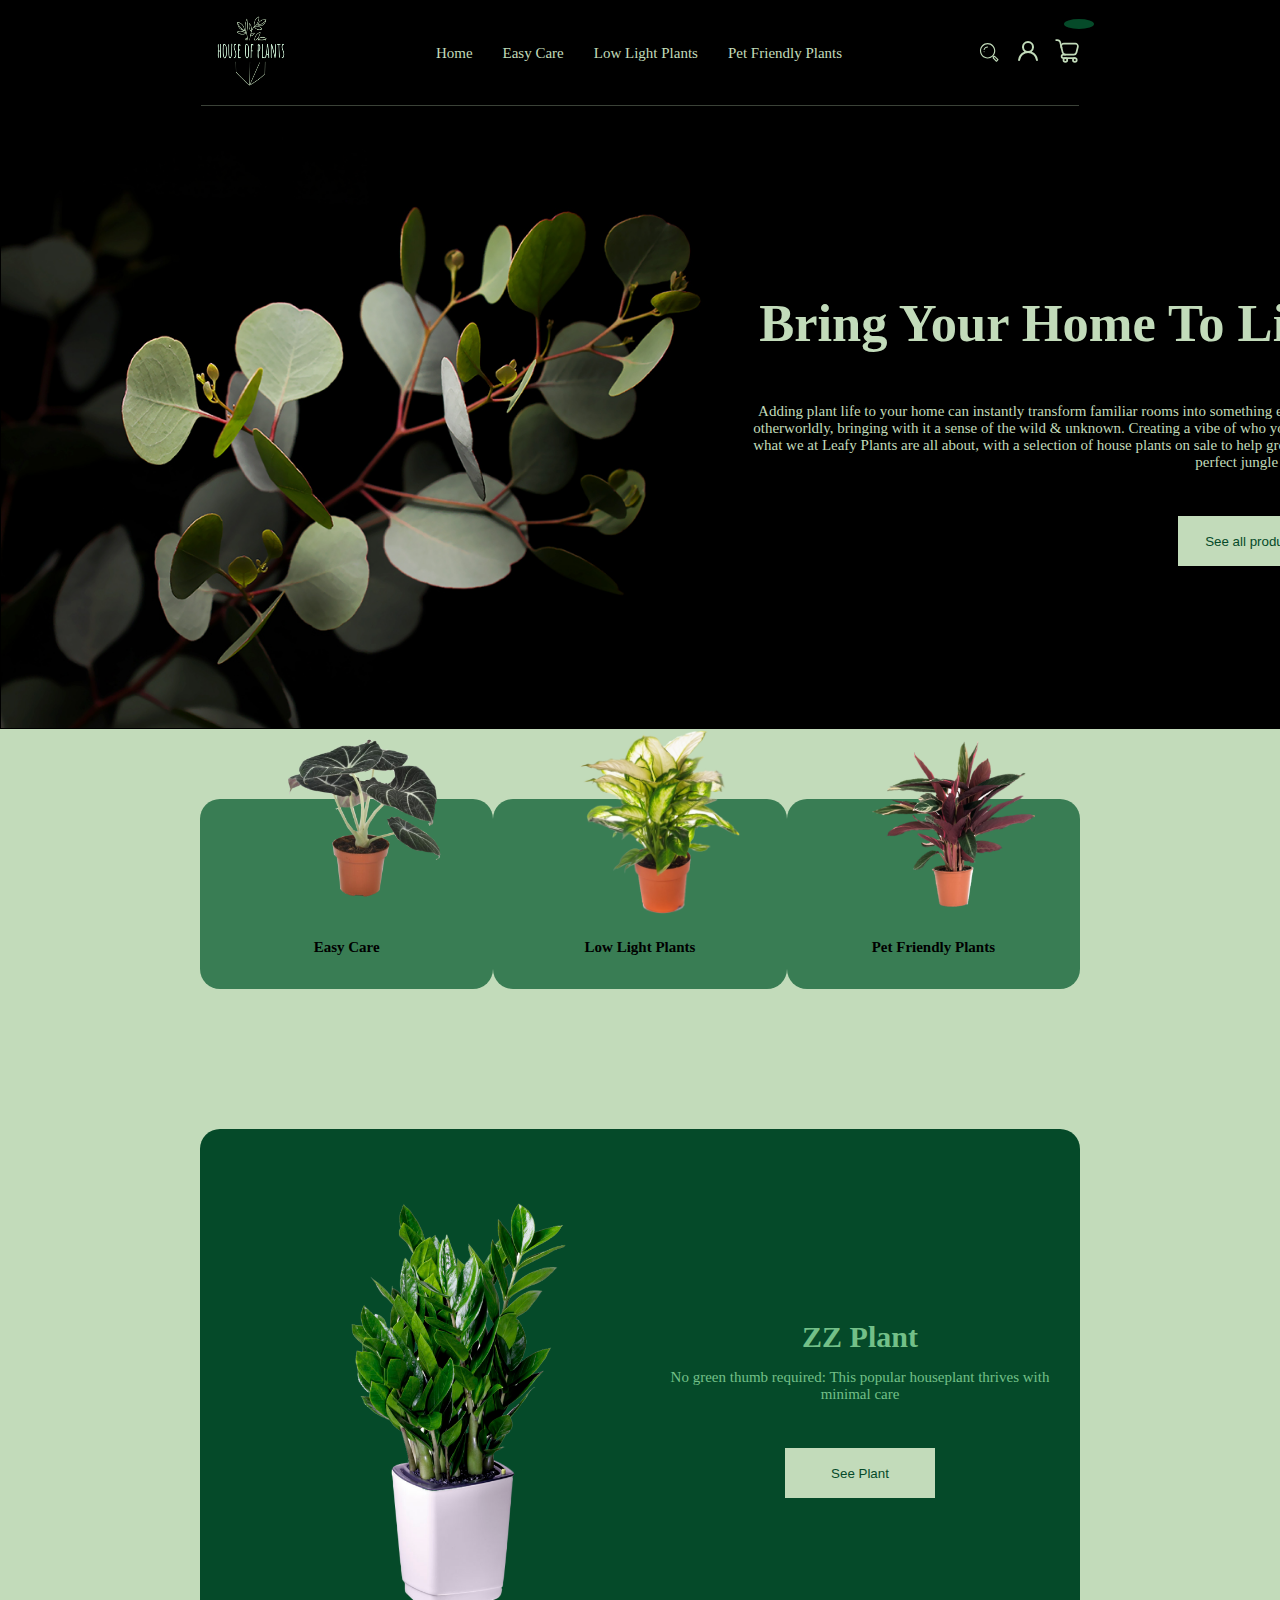
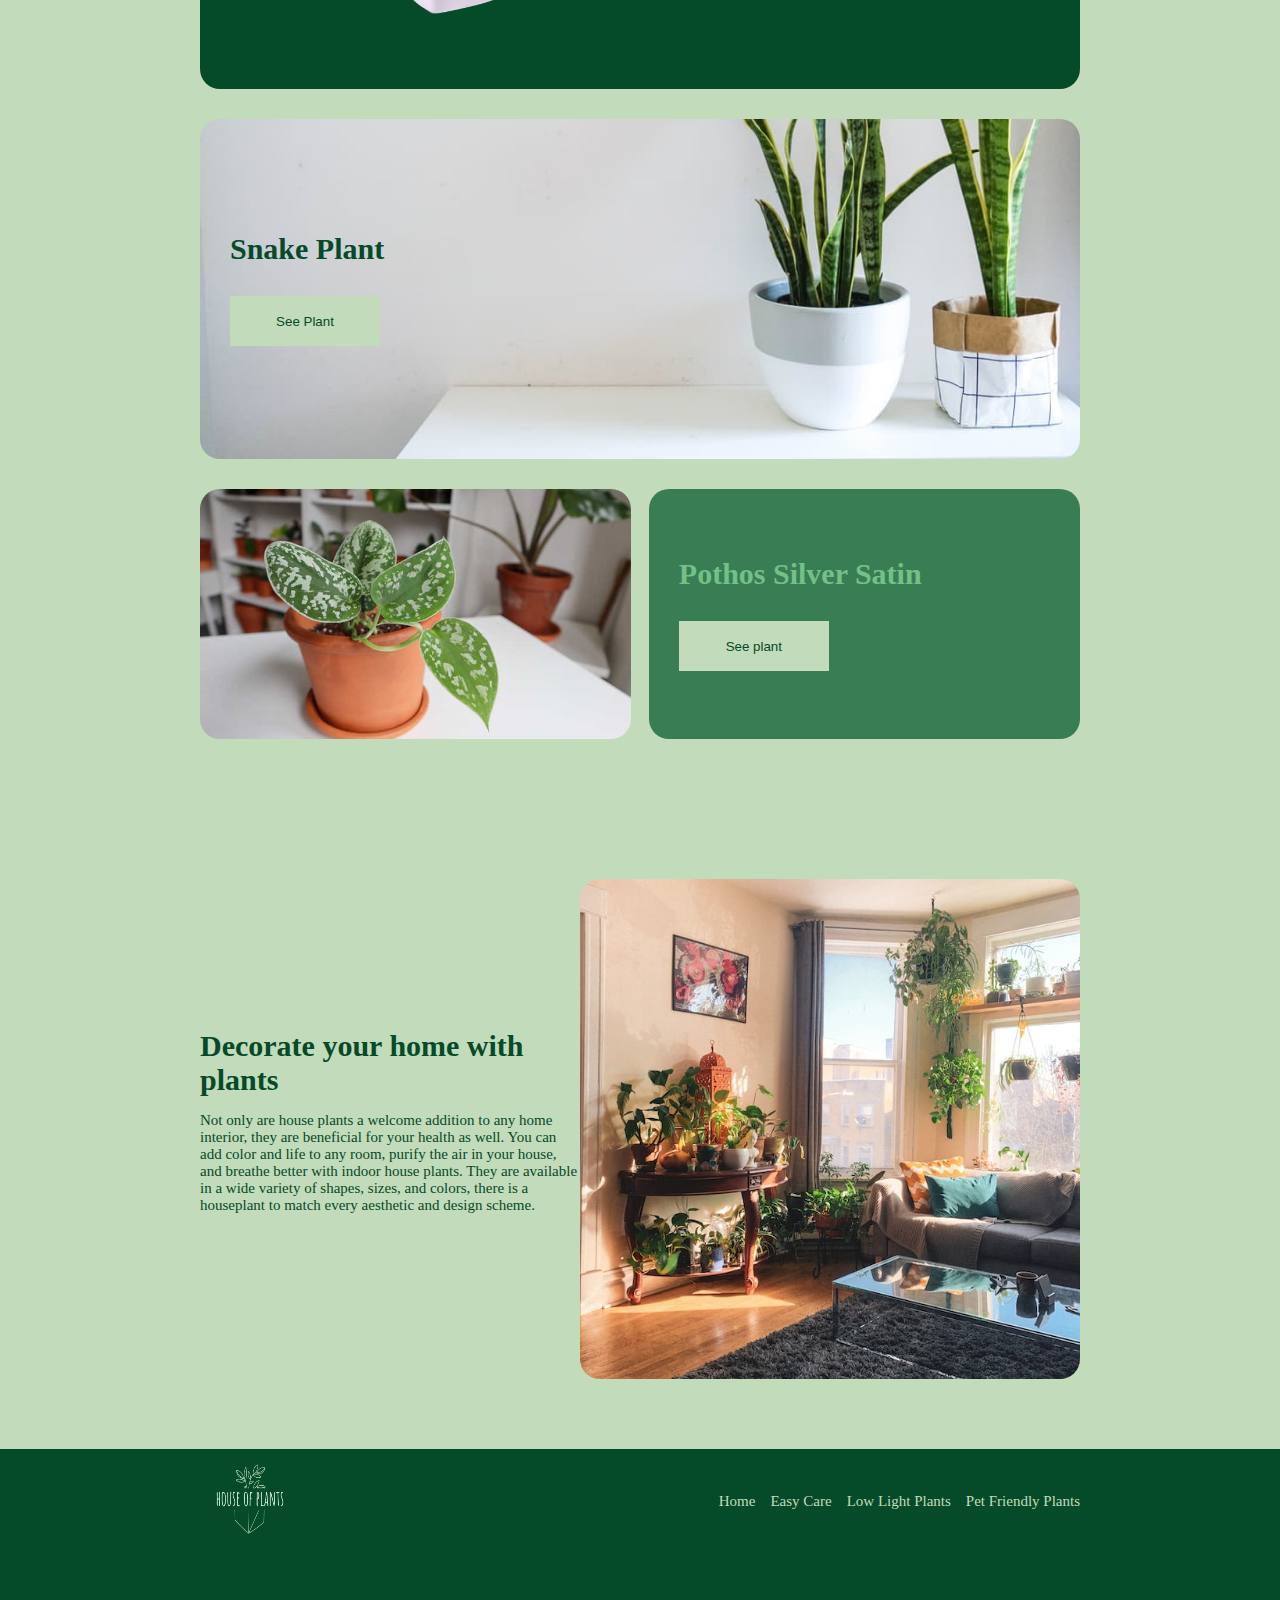
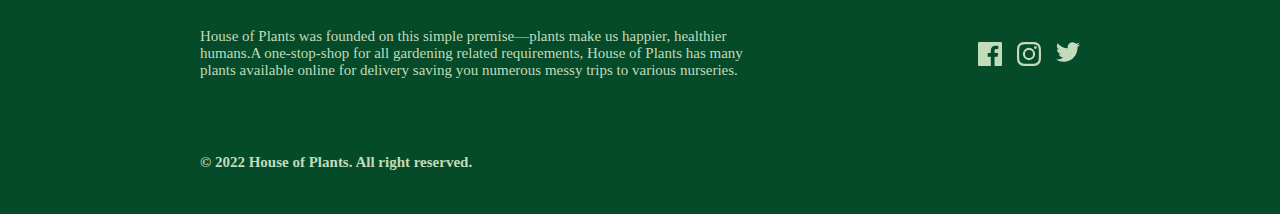
==== commit 53e7faa2: "cart buttons to be updated, error//the button works only on first li on product page, button from ca" ====
--- a/index.html
+++ b/index.html
@@ -11,6 +11,7 @@
     <link href="./styles/tablet.css" rel="stylesheet" />
     <link href="./styles/mobile.css" rel="stylesheet" />
     <script async src="/javascript/common.js"></script>
+    
 </head>
 
 <body>
@@ -21,11 +22,11 @@
                     <img class="logo" src="images/icons/logo.png" alt="logo">
                 </a>
                 <a href="#" class="hamburger">
-                    <img  src="./images/icons/icon-hamburger.svg" alt="Menu" />
+                    <img src="./images/icons/icon-hamburger.svg" alt="Menu" />
                 </a>
                 <nav>
                     <ul>
-                        <li><a href="/index.html" >Home</a></li>
+                        <li><a href="/index.html">Home</a></li>
                         <li>Easy Care</li>
                         <li>Low Light Plants</li>
                         <li>Pet Friendly Plants</li>
@@ -33,7 +34,8 @@
                     </ul>
                 </nav>
                 <div class="shop">
-                    <svg xmlns="http://www.w3.org/2000/svg" xmlns:xlink="http://www.w3.org/1999/xlink"
+                    <a href="/products.html">
+                        <svg xmlns="http://www.w3.org/2000/svg" xmlns:xlink="http://www.w3.org/1999/xlink"
                         viewBox="0 0 24 24" width="24px" height="24px">
                         <g id="surface25410963">
                             <path
@@ -41,6 +43,7 @@
                                 d="M 10.613281 4.050781 C 6.394531 4.050781 2.960938 7.519531 2.960938 11.773438 C 2.960938 16.050781 6.394531 19.5 10.613281 19.5 C 12.542969 19.5 14.304688 18.769531 15.65625 17.570312 L 16.085938 18 L 15.695312 18.414062 C 15.46875 18.636719 15.46875 18.992188 15.695312 19.21875 L 19.070312 22.632812 C 19.179688 22.742188 19.3125 22.800781 19.460938 22.800781 C 19.613281 22.800781 19.761719 22.742188 19.855469 22.632812 L 21.355469 21.113281 C 21.5625 20.886719 21.5625 20.53125 21.335938 20.324219 L 17.960938 16.914062 C 17.851562 16.800781 17.71875 16.742188 17.570312 16.742188 C 17.417969 16.742188 17.269531 16.800781 17.175781 16.914062 L 16.78125 17.324219 L 16.351562 16.875 C 17.53125 15.507812 18.261719 13.726562 18.261719 11.773438 C 18.261719 7.519531 14.832031 4.050781 10.613281 4.050781 Z M 10.613281 5.195312 C 14.210938 5.195312 17.136719 8.15625 17.136719 11.792969 C 17.136719 15.429688 14.210938 18.375 10.613281 18.375 C 7.011719 18.375 4.085938 15.429688 4.085938 11.792969 C 4.085938 8.15625 7.011719 5.195312 10.613281 5.195312 Z M 10.632812 7.539062 C 8.851562 7.539062 7.257812 8.679688 6.65625 10.367188 C 6.5625 10.613281 6.695312 10.914062 6.957031 10.988281 C 7.011719 11.007812 7.070312 11.023438 7.125 11.023438 C 7.332031 11.023438 7.519531 10.894531 7.59375 10.6875 C 8.042969 9.394531 9.28125 8.511719 10.632812 8.511719 C 10.894531 8.511719 11.117188 8.289062 11.117188 8.023438 C 11.117188 7.761719 10.894531 7.539062 10.632812 7.539062 Z M 7.070312 12.167969 C 6.804688 12.167969 6.582031 12.375 6.582031 12.65625 L 6.582031 12.730469 C 6.601562 12.992188 6.804688 13.21875 7.085938 13.21875 C 7.351562 13.21875 7.574219 12.992188 7.574219 12.730469 L 7.574219 12.675781 C 7.574219 12.394531 7.367188 12.167969 7.085938 12.167969 Z M 17.585938 18.113281 L 20.175781 20.738281 L 19.460938 21.449219 L 16.875 18.824219 Z M 17.585938 18.113281 " />
                         </g>
                     </svg>
+                    </a>
                     <svg xmlns="http://www.w3.org/2000/svg" xmlns:xlink="http://www.w3.org/1999/xlink" width="24px"
                         height="24px">
 
@@ -63,9 +66,28 @@
                                     d="M28.93,29.21H12.27a3.89,3.89,0,1,1,0-7.78h2.65a1.25,1.25,0,1,1,0,2.5H12.27a1.39,1.39,0,1,0,0,2.78H28.93a1.25,1.25,0,0,1,0,2.5Z"
                                     class="color000 svgShape" />
                             </svg></svg>
-                            <div class="item-count hide">0</div>
+                        <div class="item-count hide">0</div>
                     </div>
-                    <div class="cart-container hide"></div>  
+                    <div class="cart-container hide">
+                        <div class="cart-header">
+                            <h3>Cart</h3>
+                            <img src="/images/icons/icons8-cancel-50.png" alt="cancel" id="close-cart-container">
+                        </div>
+                        <div class="cart-content">
+                            <ul id="productList">
+                            </ul>
+
+                        </div>
+
+                        <div class="total-flex">
+                            <p class="total-cart">Total</p>
+                            <p id="total">0</p>
+                        </div>
+
+
+                        <button class="checkout">Checkout</button>
+                    </div>
+                </div>
             </header>
             <div class="text">
                 <h1>Bring Your Home To Life</h1>
@@ -74,11 +96,11 @@
                     otherworldly, bringing with it a sense of the wild & unknown. Creating a vibe of who you are is what
                     we at Leafy Plants are all about, with a selection of house plants on sale to help grow your perfect
                     jungle display.</p>
-                    <a href="/products.html"><button >See all products</button></a>
-                
-                    
-            </div>
-            
+                <a href="/products.html"><button>See all products</button></a>
+
+
+            </div>
+
         </div>
     </section>
     <section class="hero-categories">
@@ -103,12 +125,12 @@
             <div class="zzplant-description">
                 <h3>ZZ Plant</h3>
                 <p>No green thumb required: This popular houseplant thrives with minimal care</p>
-                <a href="/product.html"><button>See Plant</button></a>
+                <a href="/product.html?id=2"><button>See Plant</button></a>
             </div>
         </div>
         <div class="snake-plant">
             <h3>Snake Plant</h3>
-            <button>See Plant</button>
+            <a href="/product.html?id=5"><button>See Plant</button></a>
         </div>
         <div class="pothos">
             <div class="pothos-background">
@@ -116,7 +138,7 @@
             </div>
             <div class="pothos-description">
                 <h3>Pothos Silver Satin</h3>
-                <button>See plant</button>
+                <a href="/product.html?id=4"><button>See plant</button></a>
             </div>
 
         </div>
--- a/styles/desktop.css
+++ b/styles/desktop.css
@@ -4,6 +4,11 @@
 
 body {
   margin: 0;
+}
+
+button {
+  cursor: pointer;
+  border-style: none;
 }
 
 html {
@@ -111,11 +116,14 @@
   height: 50px;
   margin-top: 30px;
   background-color: #c2dbba;
+  cursor: pointer;
+  border-style: none;
+  color: #054A29;
 }
 .hero .container .cart-container {
-  width: 300px;
-  height: 500px;
-  background-color: red;
+  width: 400px;
+  height: 600px;
+  background-color: #c2dbba;
   position: absolute;
   top: 105px;
   right: 50px;
@@ -123,6 +131,59 @@
 }
 .hero .container .cart-container.hide {
   display: none;
+}
+.hero .container .cart-container .cart-header {
+  display: flex;
+  justify-content: space-between;
+  align-items: center;
+  padding: 30px;
+  color: #054A29;
+  box-shadow: #054A29 0 5px 15px;
+}
+.hero .container .cart-container .cart-content {
+  color: #054A29;
+}
+.hero .container .cart-container .cart-content ul {
+  list-style: none;
+  padding: 0 15px;
+}
+.hero .container .cart-container .cart-content ul li {
+  display: flex;
+  justify-content: space-between;
+  align-items: center;
+  align-content: space-between;
+}
+.hero .container .cart-container .cart-content ul li img {
+  width: 50px;
+  height: 50px;
+}
+.hero .container .cart-container .cart-content ul li button {
+  background-color: #c2dbba;
+  color: #054A29;
+  padding: 5px;
+  display: flex;
+  justify-content: space-between;
+  align-items: center;
+  cursor: pointer;
+  border: 1px solid #054A29;
+  width: 100px;
+  height: 30px;
+}
+.hero .container .cart-container .total-flex {
+  display: flex;
+  justify-content: space-between;
+  color: #054A29;
+  padding: 0 15px;
+}
+.hero .container .cart-container .checkout {
+  background-color: #054A29;
+  color: #c2dbba;
+  height: 50px;
+  width: 100%;
+  border-style: none;
+  box-shadow: #054A29 0 5px 15px;
+  cursor: pointer;
+  font-size: 1.5rem;
 }
 
 .hero-categories {
@@ -181,6 +242,9 @@
   height: 50px;
   margin-top: 30px;
   background-color: #c2dbba;
+  cursor: pointer;
+  border-style: none;
+  color: #054A29;
 }
 .products .snake-plant {
   background-image: url("/images/test.jpg");
@@ -201,6 +265,9 @@
   height: 50px;
   margin-top: 30px;
   background-color: #c2dbba;
+  cursor: pointer;
+  border-style: none;
+  color: #054A29;
 }
 .products .pothos {
   height: 250px;
@@ -231,6 +298,9 @@
   height: 50px;
   margin-top: 30px;
   background-color: #c2dbba;
+  cursor: pointer;
+  border-style: none;
+  color: #054A29;
 }
 
 .shop-description {
